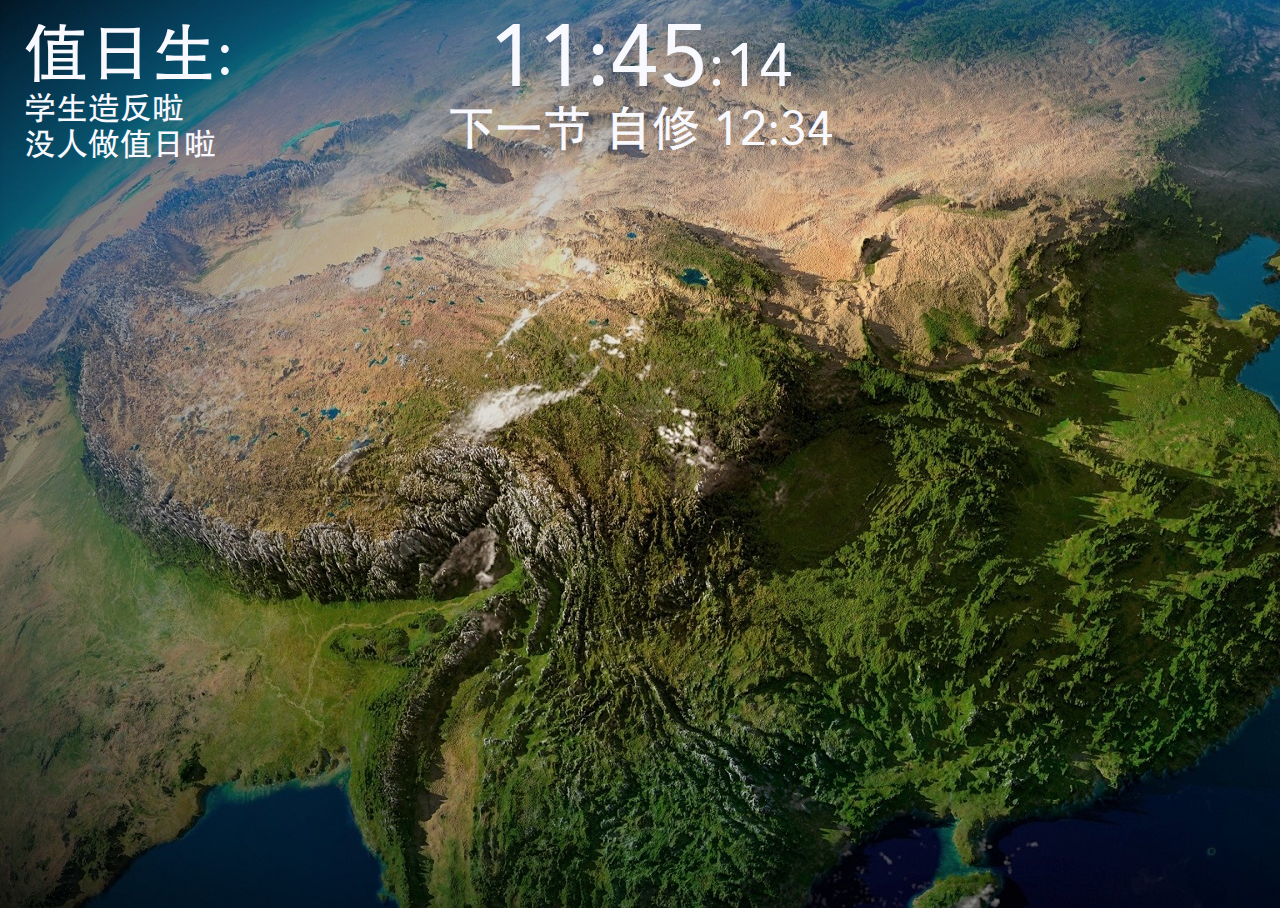
==== Wallpaper.html @ b562e268 "First commit" ====
<html>
    <head>
        <meta charset="UTF-8" />
        <title>Wallpaper</title>
        <link rel="stylesheet" type="text/css" href="style.css" />
        <script type="text/javascript" src="config.js"></script>
    </head>
    <body>
        <div id="divouter">
            <div id="divleft">
                <p id="dutytitle">值日生:</p>
                <p id="duty">学生造反啦<br />没人做值日啦</p>
            <p id="schedule"><br />自修</p>
            </div>
            <div id="divmiddle">
                <p id="clock">11:45<small><small>:14</small></small></p>
                <p id="subject">下一节 自修 12:34</p>
            </div>
            <div id="divright"></div>
            <script type="text/javascript" src="core.js"></script>
        </div>
    </body>
</html>
---- style.css ----
* {
    margin: 0px;
    padding: 0px;
}
@font-face {
    font-family: 'FZHTJW'; 
    src: url('resource/FZHTJW.TTF') format('truetype');
}
@font-face {
    font-family: 'AvenueT';
    src: url('resource/AvenueT.ttf') format('truetype');
}
body {
    width: 100%;
    height: 100%;
    overflow-y: hidden;
    background: url('resource/Wallpaper.jpg') no-repeat left 50%;
}
p {
    color: ghostwhite;
    font-family: "AvenueT", "FZHTJW";
}
#divouter {
    width: 100%;
    height: 100%;
    position: absolute;
}
#divleft {
    width: 30%;
    height: 100%;
    float: left;
}
#divright {
    width: 30%;
    height: 100%;
    float: left;
}
#divmiddle {
    width: 40%;
    height: 100%;
    margin-top: 8px;
    float: left;
}
#clock {
    font-size: 88px;
    line-height: 96px;
    text-align: center;
}
#subject {
    font-size: 48px;
    line-height: 32px;
    text-align: center;
}
#dutytitle {
    padding-top: 16px;
    padding-left: 24px;
    font-size: 64px;
    text-align: left;
}
#duty {
    padding-left: 24px;
    font-size: 32px;
    line-height: 36px;
    text-align: left;
}
#schedule {
    padding-left: 24px;
    font-size: 48px;
    line-height: 56px;
    text-align: left;
}
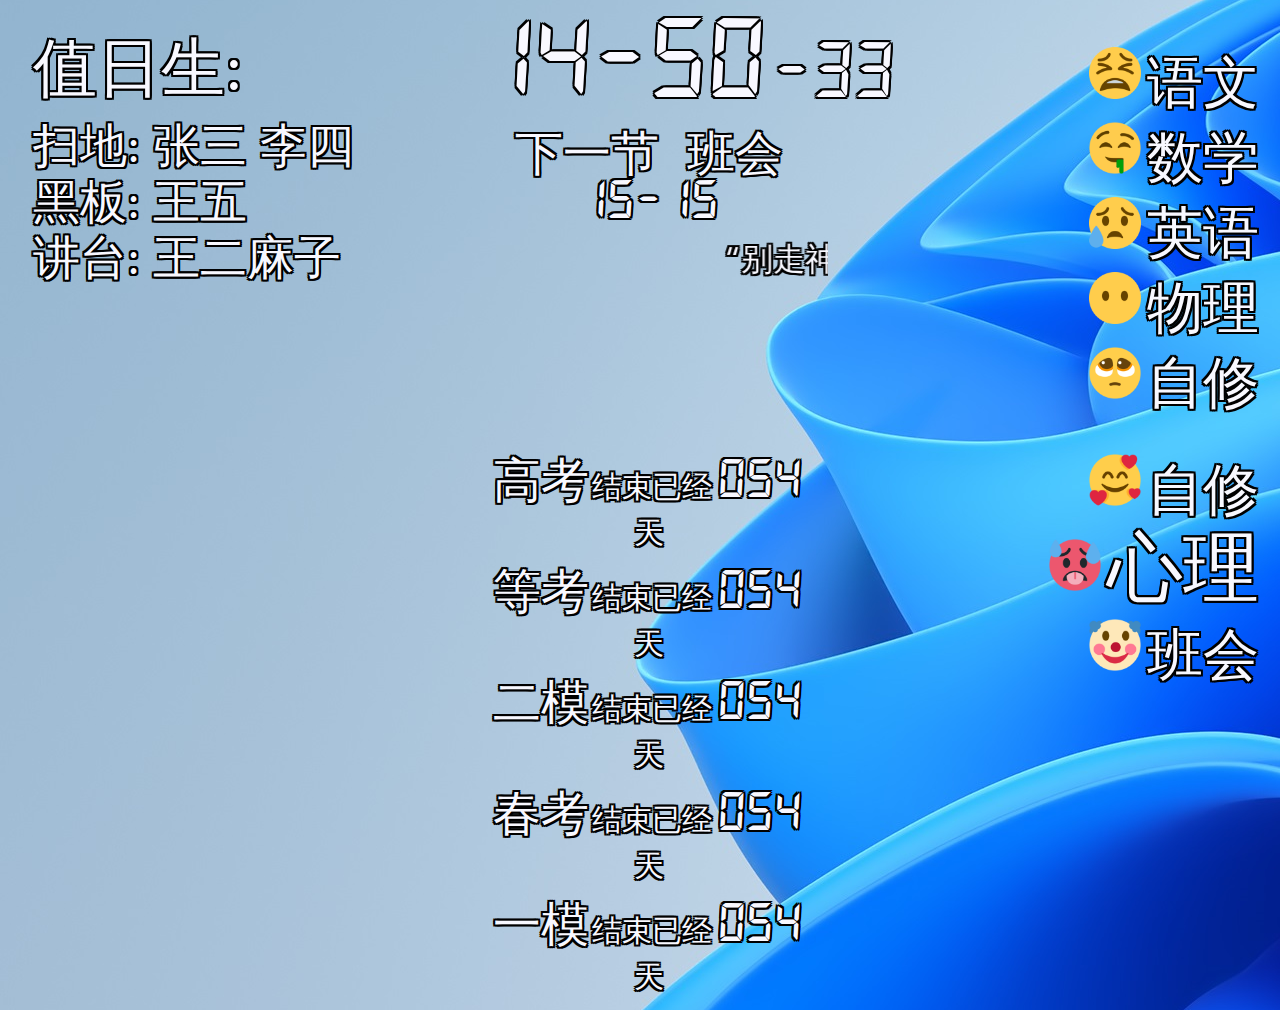
==== commit bbfde9b9: "Update" ====
--- a/Wallpaper.html
+++ b/Wallpaper.html
@@ -8,15 +8,20 @@
     <body>
         <div id="divouter">
             <div id="divleft">
-                <p id="dutytitle">值日生:</p>
-                <p id="duty">学生造反啦<br />没人做值日啦</p>
-            <p id="schedule"><br />自修</p>
+                <p class="normalFont" id="dutytitle">值日生:</p>
+                <p class="normalFont" id="duty">JavaScript 执行失败<br />请检查 config.js 中是否有语法错误</p>
             </div>
             <div id="divmiddle">
-                <p id="clock">11:45<small><small>:14</small></small></p>
-                <p id="subject">下一节 自修 12:34</p>
+                <p class="digitalFont" id="clock">11:45<small><small>:14</small></small></p>
+                <p class="digitalFont" id="subject">下一节 自修 12:34</p>
+                <marquee class="normalFont" id="announcement" scrollamount="12"></marquee>
+                <p class="digitalFont" id="countDown"></p>
+                <p class="digitalFont" id="countUp"></p>
+                </p>
             </div>
-            <div id="divright"></div>
+            <div id="divright">
+                <p class="normalFont" id="schedule"><br /></p>
+            </div>
             <script type="text/javascript" src="core.js"></script>
         </div>
     </body>
--- a/style.css
+++ b/style.css
@@ -1,6 +1,10 @@
+/* 这里是 Wallpaper-for-Classroom-PC 项目的网页样式代码 */
+/* 根据设备屏幕分辨率的不同，本项目的显示效果可能会有区别 */
+/* 如有需要可随意修改其中的内容，但建议修改前做好备份 */
+
 * {
     margin: 0px;
-    padding: 0px;
+    padding: 3px;
 }
 @font-face {
     font-family: 'FZHTJW'; 
@@ -10,45 +14,65 @@
     font-family: 'AvenueT';
     src: url('resource/AvenueT.ttf') format('truetype');
 }
+@font-face {
+    font-family: 'MiSans';
+    src: url('resource/MiSans-Demibold.ttf') format('truetype');
+}
+@font-face {
+    font-family: 'Segment7';
+    src: url('resource/Segment7Standard.otf') format('opentype');
+}
 body {
     width: 100%;
     height: 100%;
-    overflow-y: hidden;
-    background: url('resource/Wallpaper.jpg') no-repeat left 50%;
+    overflow: hidden;
+    background: url('resource/Wallpaper.jpg') repeat left 50%;
 }
-p {
+p, marquee {
     color: ghostwhite;
-    font-family: "AvenueT", "FZHTJW";
+    text-shadow: 2px -2px 0px black, 2px 2px 0px black, -2px -2px 0px black, -2px 2px 0px black, 2px 0px 0px black, 0px 2px 0px black, -2px 0px 0px black, 0px -2px 0px black;
+}
+.digitalFont {
+    font-family: "Segment7", "MiSans";
+}
+.pixelFont {
+    font-family: "FZXS16", "MiSans";
+}
+.normalFont {
+    font-family: "AvenueT", "MiSans";
 }
 #divouter {
-    width: 100%;
-    height: 100%;
+    width: 100vw;
+    height: 90%;
     position: absolute;
 }
 #divleft {
-    width: 30%;
+    width: 36vw;
     height: 100%;
+    padding: 0px;
     float: left;
 }
 #divright {
-    width: 30%;
+    width: 36vw;
     height: 100%;
+    padding: 0px;
     float: left;
 }
 #divmiddle {
-    width: 40%;
+    width: 28vw;
     height: 100%;
-    margin-top: 8px;
+    padding: 0px;
     float: left;
 }
 #clock {
-    font-size: 88px;
-    line-height: 96px;
+    font-size: 100px;
+    line-height: 100px;
+    padding-top: 8px;
     text-align: center;
 }
 #subject {
     font-size: 48px;
-    line-height: 32px;
+    line-height: 48px;
     text-align: center;
 }
 #dutytitle {
@@ -59,13 +83,44 @@
 }
 #duty {
     padding-left: 24px;
-    font-size: 32px;
-    line-height: 36px;
+    font-size: 47px;
+    line-height: 56px;
     text-align: left;
 }
 #schedule {
-    padding-left: 24px;
+    padding-top: 32px;
+    padding-right: 24px;
+    font-size: 56px;
+    line-height: 60px;
+    text-align: right;
+}
+.scheduleSeparator {
+    width: 100%;
+    padding: 16px;
+}
+.emoji {
+    width: 52px;
+}
+#currentClass {
+    padding-top: 32px;
+    font-size: 76px;
+    line-height: 84px;
+    text-align: right;
+}
+#announcement {
+    font-size: 32px;
+    line-height: 50px;
+}
+#countDown, #countUp {
+    font-size: 30px;
+    text-align: center;
+}
+#countDown {
+    padding-top: 132px;
+}
+#countUp {
+    padding-top: 24px;
+}
+.countDownLarge {
     font-size: 48px;
-    line-height: 56px;
-    text-align: left;
 }